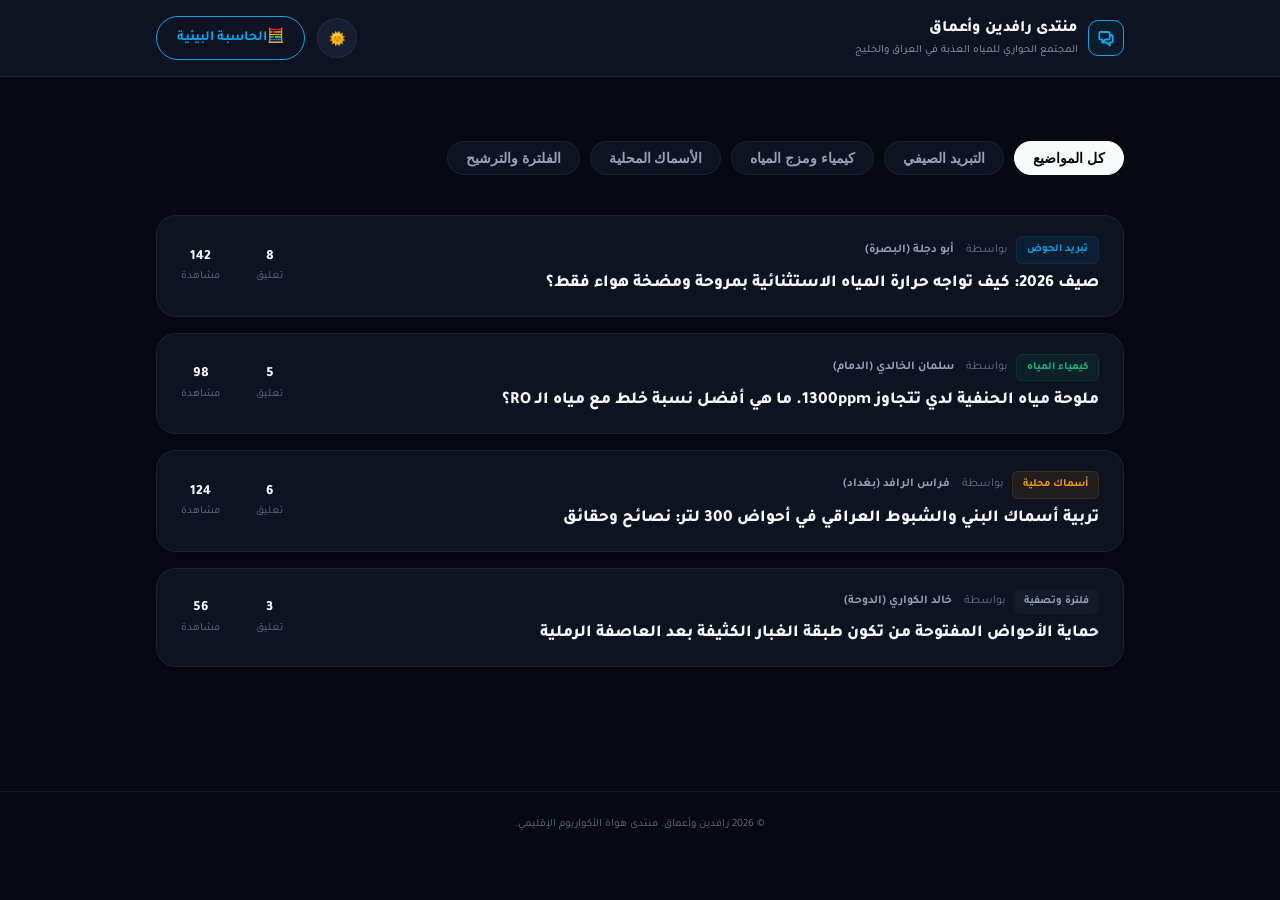
==== article.html @ f447de95 "Add files via upload" ====
<!DOCTYPE html>
<html lang="ar" dir="rtl">
<head>
    <meta charset="UTF-8">
    <meta name="viewport" content="width=device-width, initial-scale=1.0">
    <title>منتدى رافدين وأعماق | استعراض الموضوع</title>
    
    <!-- Google Fonts: Tajawal & Inter -->
    <link rel="preconnect" href="https://fonts.googleapis.com">
    <link rel="preconnect" href="https://fonts.gstatic.com" crossorigin>
    <link href="https://fonts.googleapis.com/css2?family=Inter:wght@400;600;700&family=Tajawal:wght@300;400;500;700;800;900&display=swap" rel="stylesheet">
    
    <!-- Stylesheet -->
    <link rel="stylesheet" href="style.css">
</head>
<body>

    <!-- Header Navigation -->
    <header class="main-header">
        <div class="header-container">
            <div class="logo-section">
                <a href="index.html" style="text-decoration: none; color: inherit; display: flex; align-items: center; gap: 10px;">
                    <div class="logo-icon">
                        <svg style="width: 18px; height: 18px;" fill="none" stroke="currentColor" viewBox="0 0 24 24">
                            <path stroke-linecap="round" stroke-linejoin="round" stroke-width="2.5" d="M17 8h2a2 2 0 012 2v6a2 2 0 01-2 2h-2v4l-4-4H9a1.994 1.994 0 01-1.414-.586m0 0L11 14h4a2 2 0 002-2V6a2 2 0 00-2-2H5a2 2 0 00-2 2v6a2 2 0 002 2h2v4l.586-.586z"></path>
                        </svg>
                    </div>
                    <div class="logo-text">
                        <h1>منتدى رافدين وأعماق</h1>
                        <p>تصفح نقاشات الهواة</p>
                    </div>
                </a>
            </div>
            
            <div style="display: flex; align-items: center; gap: 12px;">
                <!-- Conditional Calculator Link in Header -->
                <a id="header-calc-link" href="extensions/calculator/calculator.html" class="btn-primary" style="display: none; text-decoration: none;">
                    🧮 <span class="nav-btn-text">الحاسبة البيئية</span>
                </a>

                <!-- Theme Toggle Button -->
                <button id="theme-btn" class="theme-toggle" onclick="toggleTheme()" aria-label="تبديل المظهر">
                    🌙
                </button>
                
                <a href="index.html" class="btn-secondary" style="text-decoration: none;">
                    ← <span class="nav-btn-text">عودة للمنتدى</span>
                </a>
            </div>
        </div>
    </header>

    <!-- Main Container -->
    <main class="app-container">
        
        <!-- Back Link -->
        <a href="index.html" class="back-link">
            <span>→</span> عودة لقائمة المواضيع
        </a>

        <!-- Article Card Details -->
        <article class="article-container" id="article-view">
            <div class="article-header">
                <span id="article-tag" class="thread-tag">جاري التحميل...</span>
                <h2 id="article-title" class="article-title-text">...</h2>
                <div class="thread-meta">
                    <span>بواسطة <strong id="article-author" class="thread-author">...</strong></span>
                    <span>•</span>
                    <span>شوهد <strong id="article-views">0</strong> مرة</span>
                </div>
            </div>

            <div id="article-content" class="article-body">
                <!-- Dynamic Article content loads here -->
            </div>

            <!-- Support Me Widget (ادعمني) -->
            <div class="support-card">
                <h4 class="support-title">☕ ادعم الكاتب والمشروع (Support Me)</h4>
                <p class="support-text">
                    إذا وجدت هذا المقال الحواري مفيداً، يمكنك دعم الكاتب لمواصلة تقديم شروحات احترافية وتوفير حاسبات متقدمة مجانية لهواة الأكواريوم في المنطقة.
                </p>
                <div style="display: flex; gap: 8px; flex-wrap: wrap;">
                    <button class="btn-primary" style="font-size: 11px; padding: 6px 12px;" onclick="showSupportAlert('قهوة للكاتب')">☕ شراء قهوة للكاتب (5$)</button>
                    <button class="btn-secondary" style="font-size: 11px; padding: 6px 12px;" onclick="showSupportAlert('دعم الخادم')">🖥️ المساهمة في استضافة المنصة (10$)</button>
                </div>
            </div>
        </article>

        <!-- Comments Section -->
        <section class="comments-section">
            <h3 class="comments-heading">الردود والمشاركات التفاعلية (<span id="comments-count">0</span>)</h3>
            
            <!-- Comment Form -->
            <div class="comment-box">
                <h4 style="font-size: 13px; font-weight: 700; margin-bottom: 6px; color: var(--text-secondary);">أضف مشاركة أو استفساراً:</h4>
                <div style="display: grid; grid-template-columns: 1fr; gap: 12px; margin-bottom: 8px;">
                    <input type="text" id="comment-author-input" class="calc-number-field" style="text-align: right; padding: 8px 12px;" placeholder="اسمك المستعار (مثال: هاوٍ من بغداد)">
                    <textarea id="comment-textarea" class="comment-textarea" placeholder="اكتب ردك أو استفسارك هنا بكل وضوح وعلمية..."></textarea>
                </div>
                <div style="text-align: left;">
                    <button class="btn-primary" onclick="submitComment()">أرسل الرد</button>
                </div>
            </div>

            <!-- Comment List mount point -->
            <div class="comment-list" id="comments-list">
                <!-- Dynamically generated comments -->
            </div>
        </section>

    </main>

    <!-- Footer -->
    <footer style="padding: 24px; border-top: 1px solid var(--border-color); text-align: center; color: var(--text-muted); font-size: 11px; font-family: var(--font-arabic); margin-top: 60px;">
        <p>© 2026 رافدين وأعماق. كافة الحقوق محفوظة.</p>
    </footer>

    <!-- Database and script -->
    <script>
        // Article Database
        const articlesDB = {
            1: {
                title: "صيف 2026: كيف تواجه حرارة المياه الاستثنائية بمروحة ومضخة هواء فقط؟",
                author: "أبو دجلة (البصرة)",
                category: "cooling",
                tagName: "تبريد الحوض",
                tagClass: "tag-cooling",
                calculatorTab: "temp",
                body: `
                    <p>مرحباً بجميع الهواة في المنطقة. نواجه هذا الصيف درجات حرارة قياسية تتعدى 48°م في جنوب العراق والخليج العربي. نظراً لأن مبردات الفريون الخارجية (Chillers) مكلفة جداً ولا يستطيع أغلب المربين اقتناءها، أقدم لكم دليلاً علمياً مبنياً على حركة السوائل وتبديد الطاقة الحرارية الكامنة بالتبخير الطبيعي.</p>
                    
                    <p><strong>1. تعزيز التبخر عبر تحريك سطح الماء:</strong></p>
                    <p>الحل الأكثر كفاءة يبدأ من توجيه مخرج الفلتر أو مضخة تيار (Wavemaker) إلى الأعلى بزاوية تجعل سطح الماء في حركة متموجة قوية ومستمرة. تحطيم التوتر السطحي للمياه يرفع بشكل هائل من معدل التماس بين جزيئات الماء الساخن والهواء الجوي، مما يساعد في التبريد الذاتي الذاتي بفعل تبخر الجزيئات الأكثر سخونة.</p>

                    <p><strong>2. استخدام مضخة هواء قوية:</strong></p>
                    <p>تخسر المياه قدرتها على الاحتفاظ بالأكسجين المذاب كلما ارتفعت حرارتها. تشغيل مضخة هواء موصلة بأحجار هواء في قاع الحوض يحل مشكلتين: أولاً، تعويض الأكسجين لمنع اختناق الأسماك؛ ثانياً، دفع تيارات المياه الأكثر دفئاً في الأسفل للارتفاع للسطح وتسهيل تبريدها بالتبخر.</p>

                    <p><strong>3. المراوح التبخيرية الموجهة:</strong></p>
                    <p>قم بتركيب مروحة تبريد صغيرة (مثل مراوح الكمبيوتر 12 فولت) موجهة بزاوية 45 درجة نحو السطح المتموج. التبريد بالتبخر هنا قادر على خفض حرارة مياه الحوض بمقدار 2°م إلى 4°م عن حرارة الغرفة المحيطة.</p>

                    <p><strong>تنبيه هام جداً:</strong> التبخير المكثف سيخفض منسوب المياه بسرعة. يجب تعويض الفاقد بماء التناضح العكسي (RO) الخالي تماماً من الأملاح. تجنب إضافة ماء الحنفية للتعويض، لأن التبخر يترك الأملاح خلفه، وإضافة مياه حنفية جديدة سيتسبب في تراكم الأملاح وارتفاع الـ TDS لمستويات سامة!</p>
                `,
                defaultReplies: [
                    { author: "أبو أحمد (الكويت)", time: "منذ 4 ساعات", body: "شرح وافٍ وعلمي جداً. قمت بتطبيق فكرة المراوح مع مضخة الهواء وانخفضت الحرارة لدي من 31°م إلى 27.5°م في حوض 200 لتر خلال يومين فقط. شكراً لك." },
                    { author: "يوسف الأنصاري (المنامة)", time: "منذ ساعتين", body: "تنبيه تعويض مياه التبخر بماء RO أنقذ حوضي! كنت أضيف ماء الصنبور وتفاجأت أن الـ TDS ارتفع من 300 إلى 800ppm دون أن أعرف السبب." }
                ]
            },
            2: {
                title: "ملوحة مياه الحنفية لدي تتجاوز 1300ppm. ما هي أفضل نسبة خلط مع مياه الـ RO؟",
                author: "سلمان الخالدي (الدمام)",
                category: "water",
                tagName: "كيمياء المياه",
                tagClass: "tag-water",
                calculatorTab: "water",
                body: `
                    <p>السلام عليكم ورحمة الله وبركاته. يعاني أغلب المربين في الساحل الشرقي للمملكة والعراق من ارتفاع شديد في ملوحة مياه الحنفية (TDS) والتي تتراوح أحياناً بين 1100ppm إلى 1600ppm، إلى جانب ارتفاع قلوية المياه (pH 8.2 - 8.5).</p>
                    
                    <p>تربية معظم أسماك الزينة المستوردة أو النباتات المائية تتطلب مياه متوسطة العسر بملوحة تتراوح بين 150ppm إلى 300ppm. لحل هذه المشكلة بأقل تكلفة ممكنة، قمت باتباع طريقة خلط المياه كالتالي:</p>

                    <p><strong>معادلة الخلط المقترحة:</strong></p>
                    <p>إذا كانت ملوحة ماء الصنبور لديك 1200ppm وملوحة مياه محطة التناضح العكسي (RO) المنزلية تبلغ 15ppm، فإن خلط نسبة <strong>75% ماء RO مع 25% ماء حنفية</strong> سيعطيك مياه بملوحة إجمالية تقارب 310ppm وهي نسبة مثالية جداً.</p>

                    <p><strong>كيفية تعديل الـ pH القلوي:</strong></p>
                    <p>مياه الصنبور تحتوي على عسر كربونات قوي يقاوم انخفاض الـ pH. بعد تطبيق الخلط وتقليل العسر، ستتخلص المياه من قساوتها ويسهل خفض الـ pH. يمكن استخدام أخشاب المانغروف الطبيعية أو أوراق الكاتابا (اللوز الهندي) لخفض الرقم الهيدروجيني تدريجياً وبأمان تام دون استخدام أحماض كيميائية تضر الأسماك.</p>
                `,
                defaultReplies: [
                    { author: "عمر العراقي (بغداد)", time: "منذ 8 ساعات", body: "طريقة الخلط هذه هي الطريقة الوحيدة التي مكنتني من تربية أسماك الديسكس الحساسة في بغداد. مياه الحنفية لدينا عسرة جداً والخلط بنسبة 3:1 (RO إلى حنفية) يعمل بامتياز." },
                    { author: "فهد بن علي (الرياض)", time: "منذ 3 ساعات", body: "هل يمكن استخدام ماء مكثف المكيف (AC condensation water) كبديل لماء RO؟ قرأت أنه خالي من الأملاح." },
                    { author: "سلمان الخالدي (الدمام)", time: "منذ ساعة واحدة", body: "أهلاً أخي فهد. مياه مكثف المكيف خالية من الأملاح نعم، لكنها تحتوي على جزيئات نحاس ومعادن سامة من أنابيب المكيف الداخلية، إلى جانب الغبار والبكتيريا الفطرية. لا ننصح بها مطلقاً لحوض الأسماك." }
                ]
            },
            3: {
                title: "تربية أسماك البني والشبوط العراقي في أحواض 300 لتر: نصائح وحقائق",
                author: "فراس الرافد (بغداد)",
                category: "species",
                tagName: "أسماك محلية",
                tagClass: "tag-species",
                calculatorTab: null,
                body: `
                    <p>تتميز أنهار دجلة والفرات بوجود أنواع محلية رائعة من الأسماك مثل البني والشبوط والقطان. يميل بعض الهواة لتربيتها في الأحواض المنزلية لمحاكاة البيئة النهرية لبلاد الرافدين. إليكم أهم الملاحظات الفنية لتربيتها:</p>

                    <p><strong>1. المساحة الكافية وأبعاد الحوض:</strong></p>
                    <p>تتميز هذه الأسماك بنشاط حركي عالٍ وسرعة سباحة فائقة مقارنة بأسماك الزينة العادية. حوض بسعة 300 لتر (طوله لا يقل عن 120 سم) يعتبر الحد الأدنى لتربية زوجين أو ثلاثة من الأحجام الصغيرة. الأحواض الضيقة تسبب لها القلق وتدفعها للقفز خارج الحوض.</p>

                    <p><strong>2. الفلترة الفائقة للفضلات العضوية:</strong></p>
                    <p>الأسماك النهرية المحلية تتغذى بشراهة وتنتج كميات كبيرة من المخلفات العضوية (الأمونيا والنترات). يتطلب الحوض فلترة خارجية قوية جداً (Canister filter) تضخ ما لا يقل عن 5 إلى 6 أضعاف حجم الحوض في الساعة، مع استخدام مادة السيراميك والبيو-بولز لتوفير بيئة لنمو البكتيريا النافعة.</p>

                    <p><strong>3. محاكاة التيارات النهرية:</strong></p>
                    <p>تفضل هذه الأسماك السباحة عكس التيار. استخدام مضخة تدفق خفيفة لمحاكاة تيار النهر الهادئ يضفي عليها حيوية ويحفز سلوكها الطبيعي.</p>
                `,
                defaultReplies: [
                    { author: "حسن البصري (البصرة)", time: "منذ يوم واحد", body: "تربية أسماك البني رائعة جداً، ألوان قشورها الذهبية تحت الإضاءة مميزة. الفلترة هي السر الحقيقي لنجاح تربيتها." }
                ]
            },
            4: {
                title: "حماية الأحواض المفتوحة من تكون طبقة الغبار الكثيفة بعد العاصفة الرملية",
                author: "خالد الكواري (الدوحة)",
                category: "filtration",
                tagName: "فلترة وتصفية",
                tagClass: "tag-species",
                calculatorTab: null,
                body: `
                    <p>تتعرض مدن الخليج العربي لعواصف غبارية دورية تؤثر بشكل مباشر على أحواض الأسماك المفتوحة (سواء الداخلية التي تفتقر لغطاء محكم أو الخارجية في الحدائق). ذرات الأتربة الناعمة تترسب على السطح وتشكل طبقة طينية تمنع التبادل الغازي وتسبب موت الأسماك اختناقاً.</p>

                    <p><strong>خطوات الوقاية والمعالجة أثناء العاصفة الغبارية:</strong></p>
                    <p><strong>1. الفلترة الميكانيكية المزدوجة:</strong> ضاعف كمية الصوف القطني الناعم (Filter Floss) في المرحلة الأولى من الفلتر. هذا الصوف يمسك بذرات الطين والأتربة الدقيقة ويمنع مرورها للماء. يجب تبديل الصوف كل 24 ساعة أثناء العاصفة لتجنب انسداد الفلتر.</p>

                    <p><strong>2. قشاط السطح (Surface Skimmer):</strong> إذا كان الحوض كبيراً ومفتوحاً، فإن تركيب قشاط السطح يسحب الطبقة الغبارية والزيتية المتراكمة على السطح فوراً ويعيد توجيهها للفلتر.</p>

                    <p><strong>3. إطفاء مضخات الهواء المفتوحة:</strong> تسحب مضخات الهواء الغبار من الغرفة وتنفثه داخل الماء مباشرة كفقاعات. يفضل تقليل تشغيل مضخة الهواء أو وضع فلتر إسفنجي على مدخل هواء المضخة لتصفية الغبار قبل نفثه.</p>
                `,
                defaultReplies: [
                    { author: "سعود الدوسري (الخبر)", time: "منذ يومين", body: "ملاحظة إطفاء مضخات الهواء أثناء العواصف في غاية الأهمية. كانت المياه تتعكر لدي بشدة واكتشفت أن المضخة هي التي تسحب الغبار لداخل الحوض." }
                ]
            }
        };

        let currentArticleId = null;

        // Get Article ID from URL Query
        function getArticleId() {
            const params = new URLSearchParams(window.location.search);
            return parseInt(params.get('id'));
        }

        // Increment and display real views in localStorage
        function handleViews(id) {
            let views = localStorage.getItem(`views_article_${id}`);
            if (views === null) {
                views = 100; // sensible starting baseline
            }
            views = parseInt(views) + 1;
            localStorage.setItem(`views_article_${id}`, views);
            document.getElementById('article-views').innerText = views;
        }

        // Load Article Content
        function loadArticle() {
            const id = getArticleId();
            currentArticleId = id;
            const article = articlesDB[id];

            if (!article) {
                window.location.href = 'index.html';
                return;
            }

            document.title = `${article.title} | منتدى رافدين وأعماق`;

            document.getElementById('article-title').innerText = article.title;
            document.getElementById('article-author').innerText = article.author;
            
            const tagEl = document.getElementById('article-tag');
            tagEl.innerText = article.tagName;
            tagEl.className = `thread-tag ${article.tagClass}`;

            document.getElementById('article-content').innerHTML = article.body;

            // Header Calculator tab link (conditional)
            const calcHeaderLink = document.getElementById('header-calc-link');
            if (article.calculatorTab) {
                calcHeaderLink.style.display = 'inline-flex';
                calcHeaderLink.href = `extensions/calculator/calculator.html#${article.calculatorTab}`;
            } else {
                calcHeaderLink.style.display = 'none';
            }

            // Handle views count
            handleViews(id);

            // Load replies / comments
            renderComments();
        }

        // Render Comments List
        function renderComments() {
            const id = currentArticleId;
            const article = articlesDB[id];
            
            const listContainer = document.getElementById('comments-list');
            listContainer.innerHTML = '';

            // 1. Render default replies
            let commentsCount = article.defaultReplies.length;
            article.defaultReplies.forEach(comment => {
                listContainer.appendChild(createCommentDOM(comment.author, comment.time, comment.body, true));
            });

            // 2. Render user replies from localStorage
            const userRepliesKey = `replies_article_${id}`;
            let userReplies = localStorage.getItem(userRepliesKey);
            if (userReplies) {
                try {
                    const parsed = JSON.parse(userReplies);
                    commentsCount += parsed.length;
                    parsed.forEach(comment => {
                        listContainer.appendChild(createCommentDOM(comment.author, comment.time, comment.body, false));
                    });
                } catch (e) {}
            }

            document.getElementById('comments-count').innerText = commentsCount;
        }

        // Create comment element DOM helper
        function createCommentDOM(author, time, body, isDefault) {
            const div = document.createElement('div');
            div.className = 'comment-item';
            if (isDefault) {
                div.style.borderRight = '3px solid var(--color-primary)';
            } else {
                div.style.borderRight = '3px solid var(--color-success)';
            }
            div.innerHTML = `
                <div class="comment-meta">
                    <span class="comment-author">${author} ${isDefault ? '<span class="badge badge-success" style="font-size: 8px; padding: 1px 4px; margin-right: 4px;">عضو موثق</span>' : '<span class="badge" style="background:rgba(16, 185, 129, 0.08); color:var(--color-success); font-size: 8px; padding: 1px 4px; margin-right: 4px;">عضو زائر</span>'}</span>
                    <span>${time}</span>
                </div>
                <div class="comment-body">${body}</div>
            `;
            return div;
        }

        // Submit Comment
        function submitComment() {
            const authorInput = document.getElementById('comment-author-input');
            const textarea = document.getElementById('comment-textarea');

            const author = authorInput.value.trim() || "هاوٍ زائر";
            const body = textarea.value.trim();

            if (!body) {
                alert("الرجاء كتابة رد أولاً!");
                return;
            }

            const newComment = {
                author: author,
                time: "الآن",
                body: body
            };

            const userRepliesKey = `replies_article_${currentArticleId}`;
            let userReplies = localStorage.getItem(userRepliesKey);
            let repliesArray = [];

            if (userReplies) {
                try {
                    repliesArray = JSON.parse(userReplies);
                } catch(e) {}
            }

            repliesArray.push(newComment);
            localStorage.setItem(userRepliesKey, JSON.stringify(repliesArray));

            // Reset fields
            textarea.value = '';
            
            // Re-render
            renderComments();
        }

        // Support Alert dialog
        function showSupportAlert(type) {
            alert(`شكرًا جزيلًا لاهتمامك بدعم المنصة عن طريق "${type}"! \n\nهذه الميزة تجريبية حالياً ومتاحة فقط لاستعراض الواجهة والتجربة (UI Prototype).`);
        }

        // Theme management
        function applySavedTheme() {
            const savedTheme = localStorage.getItem('theme') || 'dark';
            document.documentElement.setAttribute('data-theme', savedTheme);
            document.getElementById('theme-btn').innerText = savedTheme === 'light' ? '🌙' : '🌞';
        }

        function toggleTheme() {
            const currentTheme = document.documentElement.getAttribute('data-theme') || 'dark';
            const newTheme = currentTheme === 'dark' ? 'light' : 'dark';
            localStorage.setItem('theme', newTheme);
            document.documentElement.setAttribute('data-theme', newTheme);
            document.getElementById('theme-btn').innerText = newTheme === 'light' ? '🌙' : '🌞';
        }

        // Load content on ready
        window.addEventListener('DOMContentLoaded', () => {
            applySavedTheme();
            loadArticle();
        });
    </script>
</body>
</html>
---- style.css ----
/* Minimalist Swiss Style Design System - Theme Reactivity */
:root {
    /* Dark Theme (Default) */
    --bg-primary: #060911;
    --bg-card: #0d1321;
    --bg-input: #161e31;
    --border-color: rgba(255, 255, 255, 0.06);
    --border-color-hover: rgba(14, 165, 233, 0.3);
    
    --text-primary: #f8fafc;
    --text-secondary: #94a3b8;
    --text-muted: #627288;
    
    --color-primary: #0ea5e9;
    --color-success: #10b981;
    --color-warning: #f59e0b;
    --color-accent: #f97316;
    
    --font-arabic: 'Tajawal', 'Inter', sans-serif;
    --transition-fast: all 0.2s cubic-bezier(0.4, 0, 0.2, 1);
}

/* Light Theme Variables */
[data-theme="light"] {
    --bg-primary: #f8fafc;
    --bg-card: #ffffff;
    --bg-input: #f1f5f9;
    --border-color: #e2e8f0;
    --border-color-hover: rgba(14, 165, 233, 0.5);
    
    --text-primary: #0f172a;
    --text-secondary: #475569;
    --text-muted: #8e9cb2;
}

/* Reset and Base */
* {
    margin: 0;
    padding: 0;
    box-sizing: border-box;
}

body {
    background-color: var(--bg-primary);
    color: var(--text-primary);
    font-family: var(--font-arabic);
    line-height: 1.6;
    -webkit-font-smoothing: antialiased;
    transition: background-color 0.3s ease, color 0.3s ease;
}

/* Custom Scrollbar */
::-webkit-scrollbar {
    width: 6px;
    height: 6px;
}
::-webkit-scrollbar-track {
    background: var(--bg-primary);
}
::-webkit-scrollbar-thumb {
    background: rgba(128, 128, 128, 0.2);
    border-radius: 3px;
}
::-webkit-scrollbar-thumb:hover {
    background: var(--color-primary);
}

/* Main Container Grid */
.app-container {
    max-width: 1000px;
    margin: 0 auto;
    padding: 64px 16px;
}

/* Navigation Header */
.main-header {
    border-bottom: 1px solid var(--border-color);
    background: var(--bg-card);
    position: sticky;
    top: 0;
    z-index: 100;
    transition: background-color 0.3s ease, border-color 0.3s ease;
}

.header-container {
    max-width: 1000px;
    margin: 0 auto;
    padding: 16px;
    display: flex;
    justify-content: space-between;
    align-items: center;
}

.logo-section {
    display: flex;
    align-items: center;
    gap: 10px;
}

.logo-icon {
    width: 36px;
    height: 36px;
    border: 1px solid var(--color-primary);
    color: var(--color-primary);
    border-radius: 10px;
    display: flex;
    align-items: center;
    justify-content: center;
    background: rgba(14, 165, 233, 0.05);
    flex-shrink: 0; /* Protect logo from squishing */
}

.logo-text h1 {
    font-size: 16px;
    font-weight: 800;
    letter-spacing: -0.01em;
}

.logo-text p {
    font-size: 11px;
    color: var(--text-secondary);
}

/* Theme Toggle Button */
.theme-toggle {
    background: var(--bg-input);
    border: 1px solid var(--border-color);
    color: var(--text-secondary);
    width: 40px;
    height: 40px;
    border-radius: 50%;
    cursor: pointer;
    display: flex;
    align-items: center;
    justify-content: center;
    transition: var(--transition-fast);
    flex-shrink: 0; /* Protect theme button from squishing */
}

.theme-toggle:hover {
    border-color: var(--text-primary);
    color: var(--text-primary);
    background: var(--bg-card);
}

/* Buttons */
.btn-primary {
    background: transparent;
    border: 1px solid var(--color-primary);
    color: var(--color-primary);
    font-weight: 700;
    padding: 10px 20px;
    border-radius: 9999px;
    cursor: pointer;
    font-family: var(--font-arabic);
    font-size: 14px;
    transition: var(--transition-fast);
    text-decoration: none;
    display: inline-flex;
    align-items: center;
    justify-content: center;
    flex-shrink: 0;
}

.btn-primary:hover {
    background: var(--color-primary);
    color: #ffffff;
    box-shadow: 0 4px 12px rgba(14, 165, 233, 0.20);
}

.btn-secondary {
    background: var(--bg-input);
    border: 1px solid var(--border-color);
    color: var(--text-secondary);
    font-weight: 600;
    padding: 10px 20px;
    border-radius: 9999px;
    cursor: pointer;
    font-family: var(--font-arabic);
    font-size: 14px;
    transition: var(--transition-fast);
    text-decoration: none;
    display: inline-flex;
    align-items: center;
    justify-content: center;
    flex-shrink: 0;
}

.btn-secondary:hover {
    border-color: var(--text-primary);
    color: var(--text-primary);
    background: var(--bg-card);
}

/* Forum Category Navigation Tabs */
.forum-categories {
    display: flex;
    flex-wrap: wrap;
    gap: 10px;
    margin-bottom: 32px;
    padding-bottom: 8px;
}

.category-pill {
    background: var(--bg-card);
    border: 1px solid var(--border-color);
    color: var(--text-secondary);
    padding: 8px 18px;
    border-radius: 9999px; /* Capsule pill shape */
    font-size: 14px;
    font-weight: 700;
    cursor: pointer;
    transition: var(--transition-fast);
}

.category-pill:hover {
    border-color: var(--text-primary);
    color: var(--text-primary);
}

.category-pill.active {
    background: var(--text-primary);
    border-color: var(--text-primary);
    color: var(--bg-primary);
}

/* Forum Threads Section */
.threads-container {
    display: flex;
    flex-direction: column;
    gap: 16px; /* Floating items spacing */
    background: transparent;
    border: none;
}

.thread-row {
    background: var(--bg-card);
    border: 1px solid var(--border-color);
    border-radius: 20px; /* Highly rounded cards */
    padding: 20px 24px;
    display: flex;
    justify-content: space-between;
    align-items: center;
    transition: var(--transition-fast);
    cursor: pointer;
    text-decoration: none;
    color: inherit;
    box-shadow: 0 4px 12px rgba(0, 0, 0, 0.01);
}

.thread-row:hover {
    transform: translateY(-2px);
    border-color: var(--border-color-hover);
    box-shadow: 0 8px 24px rgba(0, 0, 0, 0.04);
}

.thread-content {
    display: flex;
    flex-direction: column;
    gap: 8px;
    flex-grow: 1;
    padding-left: 16px;
}

.thread-header {
    display: flex;
    align-items: center;
    gap: 8px;
}

.thread-tag {
    font-size: 11px;
    font-weight: 700;
    padding: 4px 10px;
    border-radius: 6px;
    background: rgba(128, 128, 128, 0.06);
    color: var(--text-secondary);
}

.thread-tag.tag-cooling {
    background: rgba(14, 165, 233, 0.08);
    color: var(--color-primary);
    border: 1px solid rgba(14, 165, 233, 0.12);
}

.thread-tag.tag-water {
    background: rgba(16, 185, 129, 0.08);
    color: var(--color-success);
    border: 1px solid rgba(16, 185, 129, 0.12);
}

.thread-tag.tag-species {
    background: rgba(245, 158, 11, 0.08);
    color: var(--color-warning);
    border: 1px solid rgba(245, 158, 11, 0.12);
}

.thread-title {
    font-size: 17px;
    font-weight: 800;
    color: var(--text-primary);
    line-height: 1.4;
}

.thread-meta {
    display: flex;
    align-items: center;
    gap: 12px;
    font-size: 12px;
    color: var(--text-muted);
}

.thread-author {
    color: var(--text-secondary);
    font-weight: 700;
}

/* Discussion stats (Replies/Views - Dynamic) */
.thread-stats {
    display: flex;
    gap: 20px;
    font-size: 13px;
    color: var(--text-secondary);
    text-align: center;
    flex-shrink: 0;
}

.stat-item {
    display: flex;
    flex-direction: column;
}

.stat-value {
    font-weight: 800;
    font-size: 14px;
    color: var(--text-primary);
}

.stat-label {
    font-size: 11px;
    color: var(--text-muted);
}

/* Mobile responsive style overrides */
@media (max-width: 640px) {
    .thread-row {
        flex-direction: column;
        align-items: flex-start;
        gap: 16px;
        padding: 16px 20px;
    }
    .thread-stats {
        width: 100%;
        justify-content: flex-start;
        border-top: 1px solid var(--border-color);
        padding-top: 12px;
        gap: 32px;
    }
    .header-container {
        padding: 12px 16px;
    }
    .logo-text p {
        display: none; /* Hide subtitle on tiny screens */
    }
    .nav-btn-text {
        display: none; /* Hide text on navigation buttons to save space */
    }
}

/* Article Page Layout */
.article-container {
    background: var(--bg-card);
    border: 1px solid var(--border-color);
    border-radius: 24px;
    padding: 36px 32px;
    margin-bottom: 24px;
    box-shadow: 0 6px 20px rgba(0, 0, 0, 0.02);
}

.article-header {
    border-bottom: 1px solid var(--border-color);
    padding-bottom: 20px;
    margin-bottom: 24px;
}

.article-title-text {
    font-size: 24px;
    font-weight: 900;
    line-height: 1.4;
    color: var(--text-primary);
    margin-top: 8px;
    margin-bottom: 12px;
}

.article-body {
    font-size: 15px;
    color: var(--text-secondary);
    line-height: 1.8;
}

.article-body p {
    margin-bottom: 16px;
}

.article-body ul, .article-body ol {
    margin-bottom: 16px;
    padding-right: 20px;
}

.article-body li {
    margin-bottom: 8px;
}

/* Support Me Card */
.support-card {
    background: rgba(249, 115, 22, 0.04);
    border: 1px solid rgba(249, 115, 22, 0.12);
    border-radius: 18px;
    padding: 24px;
    margin-top: 32px;
}

.support-title {
    font-weight: 800;
    color: var(--color-accent);
    font-size: 15px;
    margin-bottom: 6px;
}

.support-text {
    font-size: 12px;
    color: var(--text-secondary);
    line-height: 1.6;
    margin-bottom: 12px;
}

/* Comments Section - Fully Functional */
.comments-section {
    margin-top: 40px;
}

.comments-heading {
    font-size: 16px;
    font-weight: 800;
    margin-bottom: 16px;
    border-bottom: 1px solid var(--border-color);
    padding-bottom: 8px;
}

.comment-box {
    display: flex;
    flex-direction: column;
    gap: 12px;
    border: 1px solid var(--border-color);
    border-radius: 20px;
    background: var(--bg-card);
    padding: 20px;
    margin-bottom: 24px;
}

.comment-textarea {
    width: 100%;
    min-height: 80px;
    background: var(--bg-input);
    border: 1px solid var(--border-color);
    border-radius: 12px;
    padding: 12px 16px;
    color: var(--text-primary);
    font-family: var(--font-arabic);
    font-size: 13px;
    resize: vertical;
}

.comment-textarea:focus {
    outline: none;
    border-color: var(--color-primary);
}

.comment-list {
    display: flex;
    flex-direction: column;
    gap: 16px;
}

.comment-item {
    border: 1px solid var(--border-color);
    border-radius: 20px;
    background: var(--bg-card);
    padding: 20px 24px;
}

.comment-meta {
    font-size: 11px;
    color: var(--text-muted);
    margin-bottom: 6px;
    display: flex;
    justify-content: space-between;
}

.comment-author {
    color: var(--text-secondary);
    font-weight: 700;
}

.comment-body {
    font-size: 13px;
    color: var(--text-primary);
}

/* Link back style */
.back-link {
    display: inline-flex;
    align-items: center;
    gap: 6px;
    color: var(--text-secondary);
    text-decoration: none;
    font-size: 13px;
    font-weight: 700;
    margin-bottom: 16px;
    transition: var(--transition-fast);
}

.back-link:hover {
    color: var(--color-primary);
}

/* Accessibility settings */
@media (prefers-reduced-motion: reduce) {
    * {
        animation: none !important;
        transition: none !important;
    }
}
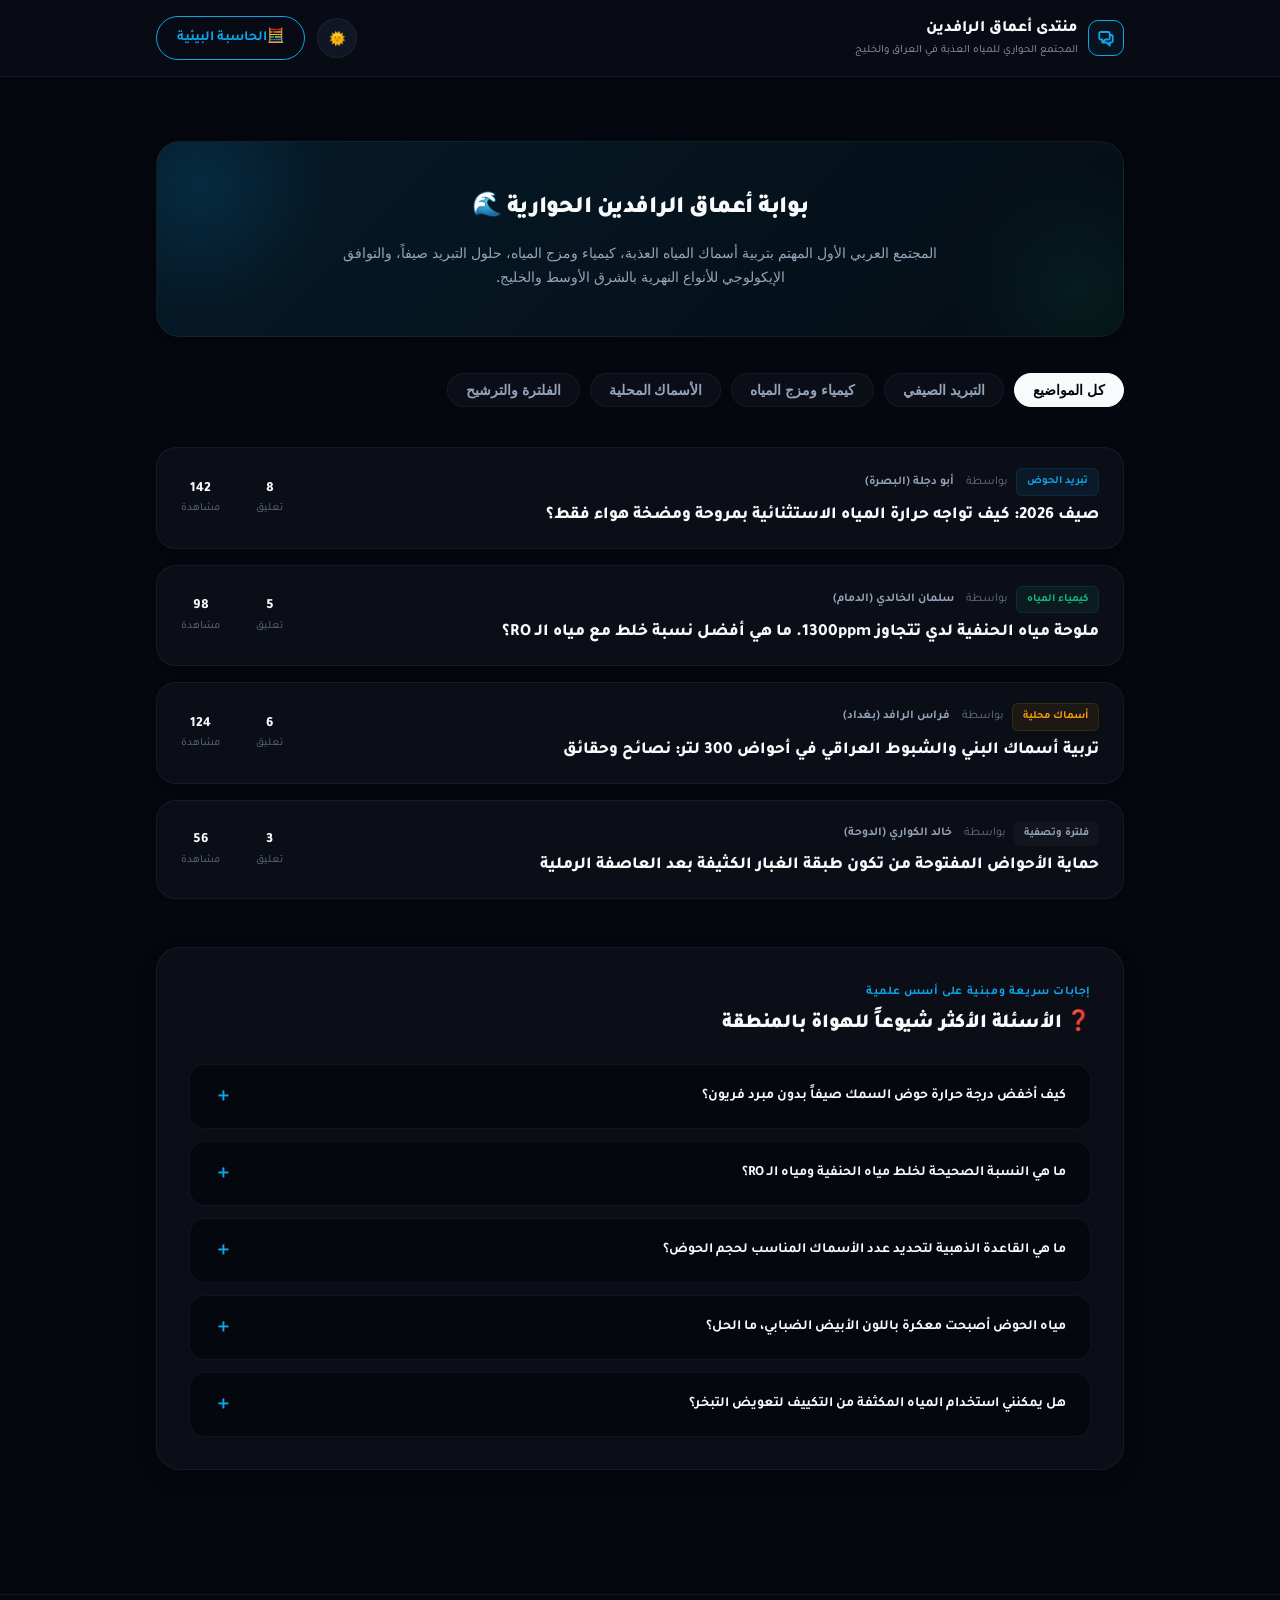
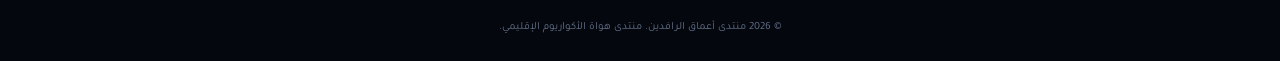
==== commit 35432a44: "Add files via upload" ====
--- a/article.html
+++ b/article.html
@@ -3,7 +3,7 @@
 <head>
     <meta charset="UTF-8">
     <meta name="viewport" content="width=device-width, initial-scale=1.0">
-    <title>منتدى رافدين وأعماق | استعراض الموضوع</title>
+    <title>منتدى أعماق الرافدين | استعراض الموضوع</title>
     
     <!-- Google Fonts: Tajawal & Inter -->
     <link rel="preconnect" href="https://fonts.googleapis.com">
@@ -26,7 +26,7 @@
                         </svg>
                     </div>
                     <div class="logo-text">
-                        <h1>منتدى رافدين وأعماق</h1>
+                        <h1>منتدى أعماق الرافدين</h1>
                         <p>تصفح نقاشات الهواة</p>
                     </div>
                 </a>
@@ -34,7 +34,7 @@
             
             <div style="display: flex; align-items: center; gap: 12px;">
                 <!-- Conditional Calculator Link in Header -->
-                <a id="header-calc-link" href="extensions/calculator/calculator.html" class="btn-primary" style="display: none; text-decoration: none;">
+                <a id="header-calc-link" href="calculator.html" class="btn-primary" style="display: none; text-decoration: none;">
                     🧮 <span class="nav-btn-text">الحاسبة البيئية</span>
                 </a>
 
@@ -89,23 +89,9 @@
 
         <!-- Comments Section -->
         <section class="comments-section">
-            <h3 class="comments-heading">الردود والمشاركات التفاعلية (<span id="comments-count">0</span>)</h3>
-            
-            <!-- Comment Form -->
-            <div class="comment-box">
-                <h4 style="font-size: 13px; font-weight: 700; margin-bottom: 6px; color: var(--text-secondary);">أضف مشاركة أو استفساراً:</h4>
-                <div style="display: grid; grid-template-columns: 1fr; gap: 12px; margin-bottom: 8px;">
-                    <input type="text" id="comment-author-input" class="calc-number-field" style="text-align: right; padding: 8px 12px;" placeholder="اسمك المستعار (مثال: هاوٍ من بغداد)">
-                    <textarea id="comment-textarea" class="comment-textarea" placeholder="اكتب ردك أو استفسارك هنا بكل وضوح وعلمية..."></textarea>
-                </div>
-                <div style="text-align: left;">
-                    <button class="btn-primary" onclick="submitComment()">أرسل الرد</button>
-                </div>
-            </div>
-
-            <!-- Comment List mount point -->
-            <div class="comment-list" id="comments-list">
-                <!-- Dynamically generated comments -->
+            <h3 class="comments-heading">💬 المناقشات والردود</h3>
+            <div id="cusdis-container">
+                <!-- Dynamically injected by JS to prevent race condition initialization -->
             </div>
         </section>
 
@@ -113,7 +99,7 @@
 
     <!-- Footer -->
     <footer style="padding: 24px; border-top: 1px solid var(--border-color); text-align: center; color: var(--text-muted); font-size: 11px; font-family: var(--font-arabic); margin-top: 60px;">
-        <p>© 2026 رافدين وأعماق. كافة الحقوق محفوظة.</p>
+        <p>© 2026 منتدى أعماق الرافدين. كافة الحقوق محفوظة.</p>
     </footer>
 
     <!-- Database and script -->
@@ -246,7 +232,7 @@
                 return;
             }
 
-            document.title = `${article.title} | منتدى رافدين وأعماق`;
+            document.title = `${article.title} | منتدى أعماق الرافدين`;
 
             document.getElementById('article-title').innerText = article.title;
             document.getElementById('article-author').innerText = article.author;
@@ -261,7 +247,7 @@
             const calcHeaderLink = document.getElementById('header-calc-link');
             if (article.calculatorTab) {
                 calcHeaderLink.style.display = 'inline-flex';
-                calcHeaderLink.href = `extensions/calculator/calculator.html#${article.calculatorTab}`;
+                calcHeaderLink.href = `calculator.html#${article.calculatorTab}`;
             } else {
                 calcHeaderLink.style.display = 'none';
             }
@@ -269,96 +255,34 @@
             // Handle views count
             handleViews(id);
 
-            // Load replies / comments
-            renderComments();
-        }
-
-        // Render Comments List
-        function renderComments() {
-            const id = currentArticleId;
-            const article = articlesDB[id];
-            
-            const listContainer = document.getElementById('comments-list');
-            listContainer.innerHTML = '';
-
-            // 1. Render default replies
-            let commentsCount = article.defaultReplies.length;
-            article.defaultReplies.forEach(comment => {
-                listContainer.appendChild(createCommentDOM(comment.author, comment.time, comment.body, true));
-            });
-
-            // 2. Render user replies from localStorage
-            const userRepliesKey = `replies_article_${id}`;
-            let userReplies = localStorage.getItem(userRepliesKey);
-            if (userReplies) {
-                try {
-                    const parsed = JSON.parse(userReplies);
-                    commentsCount += parsed.length;
-                    parsed.forEach(comment => {
-                        listContainer.appendChild(createCommentDOM(comment.author, comment.time, comment.body, false));
-                    });
-                } catch (e) {}
-            }
-
-            document.getElementById('comments-count').innerText = commentsCount;
-        }
-
-        // Create comment element DOM helper
-        function createCommentDOM(author, time, body, isDefault) {
-            const div = document.createElement('div');
-            div.className = 'comment-item';
-            if (isDefault) {
-                div.style.borderRight = '3px solid var(--color-primary)';
-            } else {
-                div.style.borderRight = '3px solid var(--color-success)';
-            }
-            div.innerHTML = `
-                <div class="comment-meta">
-                    <span class="comment-author">${author} ${isDefault ? '<span class="badge badge-success" style="font-size: 8px; padding: 1px 4px; margin-right: 4px;">عضو موثق</span>' : '<span class="badge" style="background:rgba(16, 185, 129, 0.08); color:var(--color-success); font-size: 8px; padding: 1px 4px; margin-right: 4px;">عضو زائر</span>'}</span>
-                    <span>${time}</span>
-                </div>
-                <div class="comment-body">${body}</div>
-            `;
-            return div;
-        }
-
-        // Submit Comment
-        function submitComment() {
-            const authorInput = document.getElementById('comment-author-input');
-            const textarea = document.getElementById('comment-textarea');
-
-            const author = authorInput.value.trim() || "هاوٍ زائر";
-            const body = textarea.value.trim();
-
-            if (!body) {
-                alert("الرجاء كتابة رد أولاً!");
-                return;
-            }
-
-            const newComment = {
-                author: author,
-                time: "الآن",
-                body: body
-            };
-
-            const userRepliesKey = `replies_article_${currentArticleId}`;
-            let userReplies = localStorage.getItem(userRepliesKey);
-            let repliesArray = [];
-
-            if (userReplies) {
-                try {
-                    repliesArray = JSON.parse(userReplies);
-                } catch(e) {}
-            }
-
-            repliesArray.push(newComment);
-            localStorage.setItem(userRepliesKey, JSON.stringify(repliesArray));
-
-            // Reset fields
-            textarea.value = '';
-            
-            // Re-render
-            renderComments();
+            // Configure Cusdis dynamically
+            const container = document.getElementById('cusdis-container');
+            if (container) {
+                container.innerHTML = '';
+                const cusdisDiv = document.createElement('div');
+                cusdisDiv.id = 'cusdis_thread';
+                cusdisDiv.setAttribute('data-host', 'https://cusdis.com');
+                cusdisDiv.setAttribute('data-app-id', '624a0d9b-d784-486a-8b17-154df66a1a7c');
+                cusdisDiv.setAttribute('data-page-id', `article_${id}`);
+                cusdisDiv.setAttribute('data-page-url', window.location.href);
+                cusdisDiv.setAttribute('data-page-title', article.title);
+                
+                const savedTheme = localStorage.getItem('theme') || 'dark';
+                cusdisDiv.setAttribute('data-theme', savedTheme);
+                
+                container.appendChild(cusdisDiv);
+                
+                if (window.CUSDIS && typeof window.CUSDIS.initial === 'function') {
+                    window.CUSDIS.initial();
+                } else {
+                    const script = document.createElement('script');
+                    script.src = 'https://cusdis.com/js/cusdis.es.js';
+                    script.async = true;
+                    script.defer = true;
+                    document.body.appendChild(script);
+                }
+            }
+
         }
 
         // Support Alert dialog
@@ -371,14 +295,31 @@
             const savedTheme = localStorage.getItem('theme') || 'dark';
             document.documentElement.setAttribute('data-theme', savedTheme);
             document.getElementById('theme-btn').innerText = savedTheme === 'light' ? '🌙' : '🌞';
-        }
-
+            
+            // Sync theme to Cusdis if loaded
+            if (window.CUSDIS && typeof window.CUSDIS.setTheme === 'function') {
+                window.CUSDIS.setTheme(savedTheme);
+            }
+        }
+
+        // Notify Cusdis on theme toggle
         function toggleTheme() {
             const currentTheme = document.documentElement.getAttribute('data-theme') || 'dark';
             const newTheme = currentTheme === 'dark' ? 'light' : 'dark';
             localStorage.setItem('theme', newTheme);
             document.documentElement.setAttribute('data-theme', newTheme);
             document.getElementById('theme-btn').innerText = newTheme === 'light' ? '🌙' : '🌞';
+            
+            // Update attribute on element for loading sync
+            const cusdisDiv = document.getElementById('cusdis_thread');
+            if (cusdisDiv) {
+                cusdisDiv.setAttribute('data-theme', newTheme);
+            }
+
+            // Sync theme to Cusdis if loaded
+            if (window.CUSDIS && typeof window.CUSDIS.setTheme === 'function') {
+                window.CUSDIS.setTheme(newTheme);
+            }
         }
 
         // Load content on ready
--- a/style.css
+++ b/style.css
@@ -1,11 +1,11 @@
 /* Minimalist Swiss Style Design System - Theme Reactivity */
 :root {
     /* Dark Theme (Default) */
-    --bg-primary: #060911;
-    --bg-card: #0d1321;
-    --bg-input: #161e31;
-    --border-color: rgba(255, 255, 255, 0.06);
-    --border-color-hover: rgba(14, 165, 233, 0.3);
+    --bg-primary: #05070f;
+    --bg-card: #0b0e17;
+    --bg-input: #111625;
+    --border-color: rgba(255, 255, 255, 0.05);
+    --border-color-hover: rgba(14, 165, 233, 0.25);
     
     --text-primary: #f8fafc;
     --text-secondary: #94a3b8;
@@ -17,20 +17,35 @@
     --color-accent: #f97316;
     
     --font-arabic: 'Tajawal', 'Inter', sans-serif;
-    --transition-fast: all 0.2s cubic-bezier(0.4, 0, 0.2, 1);
+    --transition-fast: all 0.25s cubic-bezier(0.4, 0, 0.2, 1);
+    
+    --shadow-sm: 0 2px 8px rgba(0, 0, 0, 0.05);
+    --shadow-md: 0 8px 24px rgba(0, 0, 0, 0.08);
+    --shadow-lg: 0 16px 36px rgba(0, 0, 0, 0.12);
+    --shadow-primary: 0 8px 24px rgba(14, 165, 233, 0.12);
+    
+    --bg-gradient-hero: linear-gradient(135deg, rgba(14, 165, 233, 0.12), rgba(16, 185, 129, 0.04));
+    --backdrop-blur: blur(12px);
 }
 
 /* Light Theme Variables */
 [data-theme="light"] {
-    --bg-primary: #f8fafc;
+    --bg-primary: #f3f5fa;
     --bg-card: #ffffff;
-    --bg-input: #f1f5f9;
-    --border-color: #e2e8f0;
-    --border-color-hover: rgba(14, 165, 233, 0.5);
+    --bg-input: #eef2f7;
+    --border-color: rgba(15, 23, 42, 0.06);
+    --border-color-hover: rgba(14, 165, 233, 0.40);
     
     --text-primary: #0f172a;
     --text-secondary: #475569;
     --text-muted: #8e9cb2;
+    
+    --shadow-sm: 0 2px 8px rgba(15, 23, 42, 0.03);
+    --shadow-md: 0 8px 24px rgba(15, 23, 42, 0.05);
+    --shadow-lg: 0 16px 36px rgba(15, 23, 42, 0.07);
+    --shadow-primary: 0 8px 24px rgba(14, 165, 233, 0.08);
+    
+    --bg-gradient-hero: linear-gradient(135deg, rgba(14, 165, 233, 0.06), rgba(16, 185, 129, 0.02));
 }
 
 /* Reset and Base */
@@ -75,12 +90,19 @@
 /* Navigation Header */
 .main-header {
     border-bottom: 1px solid var(--border-color);
-    background: var(--bg-card);
+    background: rgba(11, 14, 23, 0.75);
+    backdrop-filter: var(--backdrop-blur);
+    -webkit-backdrop-filter: var(--backdrop-blur);
     position: sticky;
     top: 0;
     z-index: 100;
-    transition: background-color 0.3s ease, border-color 0.3s ease;
-}
+    transition: var(--transition-fast);
+}
+
+[data-theme="light"] .main-header {
+    background: rgba(243, 245, 250, 0.80);
+}
+
 
 .header-container {
     max-width: 1000px;
@@ -245,13 +267,13 @@
     cursor: pointer;
     text-decoration: none;
     color: inherit;
-    box-shadow: 0 4px 12px rgba(0, 0, 0, 0.01);
+    box-shadow: var(--shadow-sm);
 }
 
 .thread-row:hover {
-    transform: translateY(-2px);
+    transform: translateY(-3px);
     border-color: var(--border-color-hover);
-    box-shadow: 0 8px 24px rgba(0, 0, 0, 0.04);
+    box-shadow: var(--shadow-md);
 }
 
 .thread-content {
@@ -374,7 +396,7 @@
     border-radius: 24px;
     padding: 36px 32px;
     margin-bottom: 24px;
-    box-shadow: 0 6px 20px rgba(0, 0, 0, 0.02);
+    box-shadow: var(--shadow-lg);
 }
 
 .article-header {
@@ -531,3 +553,177 @@
         transition: none !important;
     }
 }
+
+/* Forum Hero Banner Styles */
+.forum-hero {
+    margin-bottom: 36px;
+    padding: 48px 32px;
+    background: var(--bg-gradient-hero);
+    border: 1px solid var(--border-color);
+    border-radius: 24px;
+    text-align: center;
+    position: relative;
+    overflow: hidden;
+    box-shadow: var(--shadow-sm);
+    transition: var(--transition-fast);
+}
+
+.forum-hero:hover {
+    border-color: var(--border-color-hover);
+    box-shadow: var(--shadow-md);
+}
+
+.hero-glow-1 {
+    position: absolute;
+    width: 250px;
+    height: 250px;
+    border-radius: 50%;
+    background: radial-gradient(circle, rgba(14, 165, 233, 0.12) 0%, transparent 70%);
+    top: -80px;
+    left: -80px;
+    pointer-events: none;
+}
+
+.hero-glow-2 {
+    position: absolute;
+    width: 250px;
+    height: 250px;
+    border-radius: 50%;
+    background: radial-gradient(circle, rgba(16, 185, 129, 0.08) 0%, transparent 70%);
+    bottom: -80px;
+    right: -80px;
+    pointer-events: none;
+}
+
+.hero-title {
+    font-size: 24px;
+    font-weight: 900;
+    margin-bottom: 12px;
+    color: var(--text-primary);
+    letter-spacing: -0.02em;
+    position: relative;
+    z-index: 2;
+}
+
+.hero-desc {
+    font-size: 14px;
+    color: var(--text-secondary);
+    max-width: 620px;
+    margin: 0 auto;
+    line-height: 1.7;
+    font-weight: 500;
+    position: relative;
+    z-index: 2;
+}
+
+/* FAQ Accordion Section */
+.faq-section {
+    margin-top: 48px;
+    background: var(--bg-card);
+    border: 1px solid var(--border-color);
+    border-radius: 24px;
+    padding: 32px;
+    box-shadow: var(--shadow-md);
+}
+
+.faq-header {
+    margin-bottom: 24px;
+}
+
+.faq-subtitle {
+    font-size: 12px;
+    color: var(--color-primary);
+    font-weight: 700;
+    text-transform: uppercase;
+    letter-spacing: 0.05em;
+    display: inline-block;
+    margin-bottom: 6px;
+}
+
+.faq-title {
+    font-size: 20px;
+    font-weight: 900;
+    color: var(--text-primary);
+    letter-spacing: -0.01em;
+}
+
+.faq-accordion {
+    display: flex;
+    flex-direction: column;
+    gap: 12px;
+}
+
+.faq-item {
+    border: 1px solid var(--border-color);
+    border-radius: 16px;
+    overflow: hidden;
+    background: var(--bg-primary);
+    transition: var(--transition-fast);
+}
+
+.faq-item:hover {
+    border-color: var(--border-color-hover);
+    transform: translateY(-1px);
+    box-shadow: var(--shadow-sm);
+}
+
+.faq-question {
+    width: 100%;
+    background: transparent;
+    border: none;
+    padding: 18px 24px;
+    text-align: right;
+    font-family: var(--font-arabic);
+    font-size: 14px;
+    font-weight: 700;
+    color: var(--text-primary);
+    cursor: pointer;
+    display: flex;
+    justify-content: space-between;
+    align-items: center;
+    gap: 16px;
+    transition: var(--transition-fast);
+}
+
+.faq-icon {
+    font-size: 18px;
+    color: var(--color-primary);
+    transition: transform 0.25s cubic-bezier(0.4, 0, 0.2, 1);
+    flex-shrink: 0;
+}
+
+.faq-answer {
+    max-height: 0;
+    overflow: hidden;
+    transition: max-height 0.3s cubic-bezier(0.4, 0, 0.2, 1), padding 0.3s cubic-bezier(0.4, 0, 0.2, 1);
+    padding: 0 24px;
+    font-size: 13px;
+    color: var(--text-secondary);
+    line-height: 1.7;
+    border-top: 1px solid transparent;
+}
+
+.faq-answer p {
+    margin: 0;
+    padding-bottom: 18px;
+}
+
+.faq-item.active {
+    border-color: var(--color-primary);
+    box-shadow: var(--shadow-primary);
+}
+
+.faq-item.active .faq-question {
+    color: var(--color-primary);
+}
+
+.faq-item.active .faq-icon {
+    transform: rotate(45deg);
+}
+
+.faq-item.active .faq-answer {
+    max-height: 500px;
+    padding-top: 18px;
+    padding-bottom: 0px;
+    border-top: 1px solid var(--border-color);
+}
